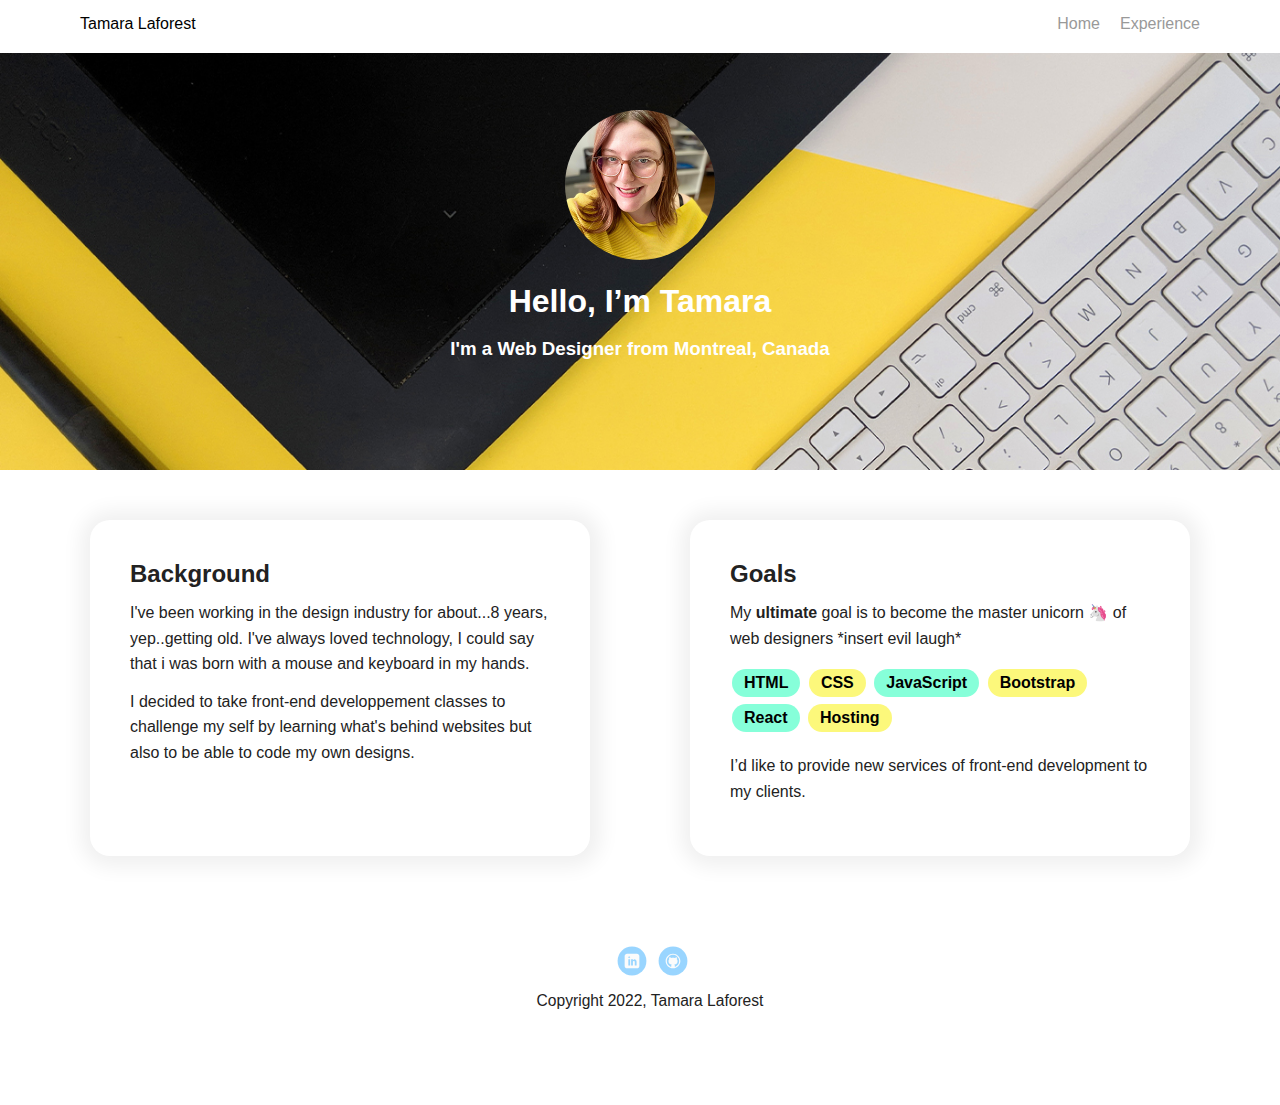
==== experience.html @ 87991636 "Updated index" ====
<!doctype html>
<html lang="en">
<head>
  <meta charset="utf-8">
  <title>Tamara Laforest Profile</title>
  <meta name="viewport" content="width=device-width, initial-scale=1.0">
  <link rel="stylesheet" href="styles.css">
  <link href="https://fonts.googleapis.com/css?family=Muli%7CRoboto:400,300,500,700,900" rel="stylesheet"></head>
  <body>

    <div class="main-nav">
        <ul class="nav">
          <li class="name">Tamara Laforest</li>
          <li><a href="index.html">Home</a></li>
          <li><a href="experience.html">Experience</a></li>
        </ul>
    </div>

    <header>
      <img src="images/img_profile.jpg" alt="Selfie of Tamara" class="profile-image">
      <h1 class="tag name">Hello, I’m Tamara</h1>
      <h3 class="tag location">I'm a Web Designer from Montreal, Canada</h3>
    </header>

    <main class="flex">
      <div class="card">
        <h2>Background</h2>
        <p>I've been working in the design industry for about...8 years, yep..getting old. I've always loved technology, I could say that i was born with a mouse and keyboard in my hands.</p>
        <p>I decided to take front-end developpement classes to challenge my self by learning what's behind websites but also to be able to code my own designs.</p>
      </div> 

      <div class="card">
        <h2>Goals</h2>
        <p>My <strong>ultimate</strong> goal is to become the master unicorn &#x1f984; of web designers *insert evil laugh*</p>
        <ul class="skills">
          <li>HTML</li>
          <li>CSS</li>
          <li>JavaScript</li>
          <li>Bootstrap</li>
          <li>React</li>
          <li>Hosting</li>
        </ul>
        <p>I’d like to provide new services of front-end development to my clients.</p>
      </div> 

    </main>
    <footer>
      <ul>
        <li><a href="https://www.linkedin.com/in/tamara-laforest-60389050/" target="_blank" class="social linkedin">LinkedIn</a></li>
        <li><a href="https://github.com/Tami-agency" target="_blank" class="social github">Github</a></li>
      </ul>
      <p class="copyright">Copyright 2022, Tamara Laforest</p>
    </footer>
  </body>
  </html>
---- styles.css ----
/* Global Layout Set-up */
* { 
  box-sizing: border-box;
}
  
body {
  margin: 0;
  padding: 0;
  text-align: center;
  font-family: 'Poppins', sans-serif;
  color: #222;
  background:white;
}
/* Link Styles */

a {
  text-decoration: none;
  color: #999;
}
a:hover {
  color: #6633ff;
}

/* Section Styles */

.card figure{
  margin: 0px;
}

.card figcaption{
  font-size: 12px;
}

.card h2{
  margin-bottom: 5px;
}

.card p{
  margin: 12px 0px 12px 0px;
}

.main-nav {
  width: 100%;
  background: white;
  min-height: 30px;
  padding: 10px;
  position: fixed;
  text-align: center;
}
.nav {
  display: flex;
  justify-content: space-around;
  font-weight: 500;
  list-style-type: none;
  margin: 0 auto;
  padding: 0;
}

.nav .name {
    display: block;
    margin-right: auto;
    color: black;
}
.nav li {
  padding: 5px 10px 10px 10px;
}
.nav a {
  transition: all .5s;
}
.nav a:hover {
  color: white
}

header {
  text-align: center;
  background: url('images/bg_header.jpg') no-repeat top center ;
  background-size: cover;
  overflow: hidden;
  padding-top: 60px;
  padding-bottom: 60px;
  
}
header {
  line-height: 1.5;
}
header .profile-image {
  margin-top: 50px;
  width: 150px;
  height: 150px;
  border-radius: 50%;
  transition: all .5s;
}
header .profile-image:hover {
  transform: scale(1.2) rotate(5deg);
}
.tag {
  color: white;
  border-radius: 5px;
  display: table;
  margin: 10px auto;
} 
.location {
  color: white;
}
.card {
  margin: 30px;
  padding: 20px 40px 40px;
  max-width: 500px;
  text-align: left;
  background: #fff;
  transition: all .5s;
  box-shadow: 1px 1px 20px 10px #f0f0f0;
  border-radius: 20px;
  transition: transform 0.5s; /* Animation */

}
.card:hover {
  transform: scale(1.1);
}

img.content-photo {
  max-width: 100%;
  border-radius: 10px;
  margin: 12px 0px 12px 0px;
  border: 2px dashed yellow;
}

.informations {
  margin-bottom: 32px;

}

ul.skills {
  padding: 0;
  text-align: left;
}

.skills li {
  border-radius: 100px;
  display: inline-block;
  background: #fcf87b;
  color: black;
  padding: 5px 12px;
  margin: 2px;
  font-weight: 700;
  margin-bottom: 5px;
}

.skills li:nth-child(odd) {
  background: #86ffd9;
}

footer {
  width: 100%;
  min-height: 30px;
  padding: 20px 0 40px 20px;
}

footer .copyright {
  top: -8px;
  font-size: .75em;
}

footer ul {
  list-style-type: none;
  margin: 0;
  padding: 0;
}

footer ul li {
  display: inline-block;
}

a.social {
  display: inline-block;
  text-indent: -9999px;
  margin-left: 5px;
  width: 30px;
  height: 30px;
  background-size: 30px 30px;
  opacity: .4;
  transition: all .5s;
}
a.twitter {
  background-image: url(images/twitter.svg);
}
a.linkedin {
  background-image: url(images/linkedin.svg);
}
a.github {
  background-image: url(images/github.svg);
}
a.social:hover {
  opacity: 1;
}
.clearfix {
  clear: both;
}

/* Styles for larger screens */
@media screen and (min-width: 720px) {
  
  .flex {
      display: -ms-flexbox;      /* TWEENER - IE 10 */
      display: flex; 
      max-width: 1200px;
      -ms-flex-pack: distribute;
      justify-content: space-around;
      margin: 0 auto;
  }

  header {
    min-height: 470px;
  }

  .nav {
    max-width: 1200px;
    padding: 0 30px;
  }


  main {
    padding-top: 20px;
  }

  main p {
    line-height: 1.6em;
  }

  footer {
    font-size: 1.3em;
    max-width: 1200px;
    margin: 40px auto;
  }

}
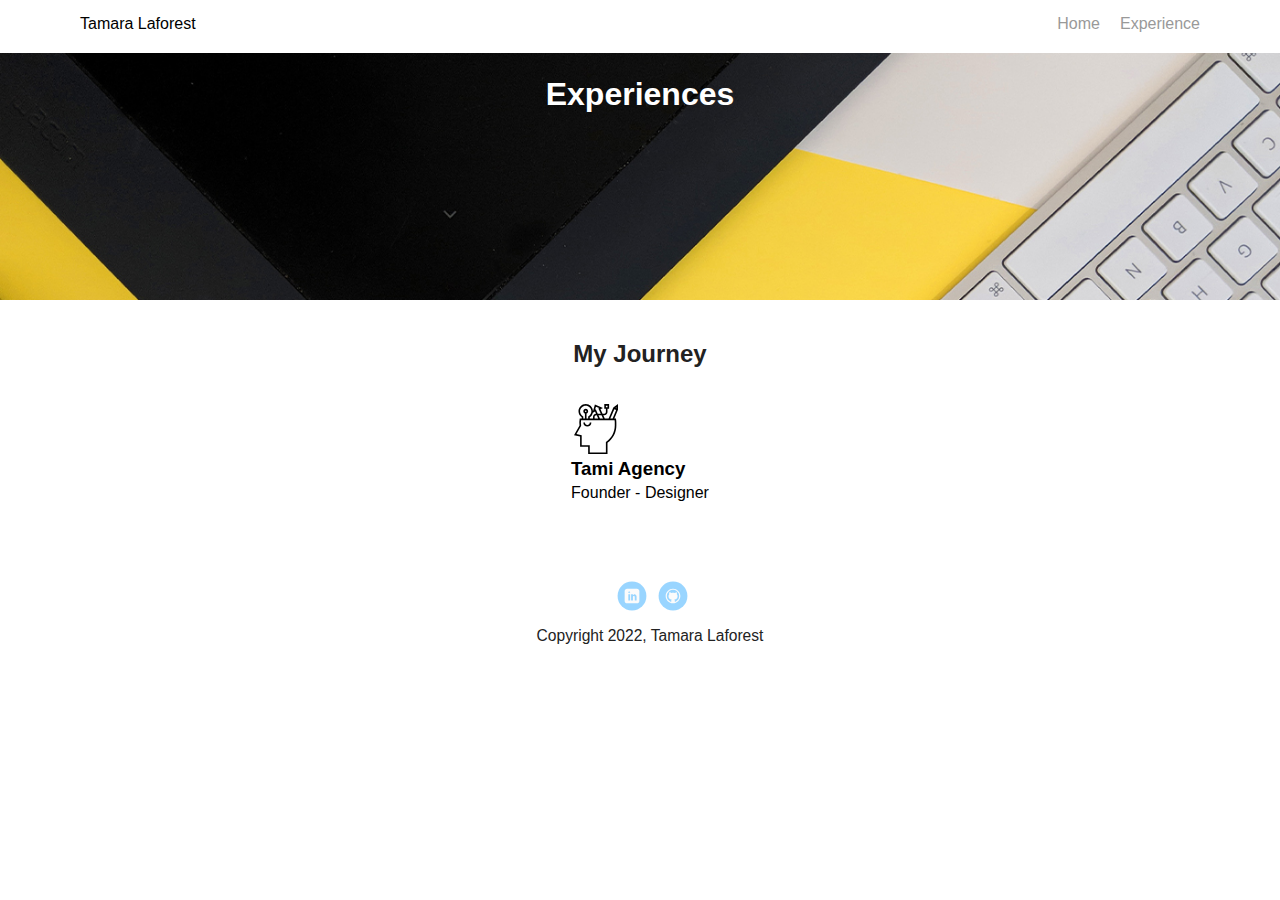
==== commit 53f3eda5: "Filling experience page" ====
--- a/experience.html
+++ b/experience.html
@@ -16,33 +16,20 @@
         </ul>
     </div>
 
-    <header>
-      <img src="images/img_profile.jpg" alt="Selfie of Tamara" class="profile-image">
-      <h1 class="tag name">Hello, I’m Tamara</h1>
-      <h3 class="tag location">I'm a Web Designer from Montreal, Canada</h3>
+    <header class="small-header">
+      <h1 class="page-title">Experiences</h1>
     </header>
 
     <main class="flex">
-      <div class="card">
-        <h2>Background</h2>
-        <p>I've been working in the design industry for about...8 years, yep..getting old. I've always loved technology, I could say that i was born with a mouse and keyboard in my hands.</p>
-        <p>I decided to take front-end developpement classes to challenge my self by learning what's behind websites but also to be able to code my own designs.</p>
-      </div> 
-
-      <div class="card">
-        <h2>Goals</h2>
-        <p>My <strong>ultimate</strong> goal is to become the master unicorn &#x1f984; of web designers *insert evil laugh*</p>
-        <ul class="skills">
-          <li>HTML</li>
-          <li>CSS</li>
-          <li>JavaScript</li>
-          <li>Bootstrap</li>
-          <li>React</li>
-          <li>Hosting</li>
+      <section>
+        <h2>My Journey</h2>
+        <ul class="timeline">
+          <li>
+            <img src="images/job.svg" alt="Job iconography" class="job-icon">
+            <h3>Tami Agency</h3>
+            <p>Founder - Designer</p></li>
         </ul>
-        <p>I’d like to provide new services of front-end development to my clients.</p>
-      </div> 
-
+      </section>
     </main>
     <footer>
       <ul>
--- a/styles.css
+++ b/styles.css
@@ -78,8 +78,22 @@
   overflow: hidden;
   padding-top: 60px;
   padding-bottom: 60px;
-  
-}
+}
+
+
+.small-header{
+  text-align: center;
+  min-height: 300px;
+  max-height: 450px;
+}
+
+header .page-title{
+  color: white;
+  margin: 10px auto;
+  vertical-align: middle;
+  display: table;
+}
+
 header {
   line-height: 1.5;
 }
@@ -148,6 +162,29 @@
 
 .skills li:nth-child(odd) {
   background: #86ffd9;
+}
+
+.timeline{
+  list-style: none;
+  padding: 0px;
+  display: inline-block;
+}
+.timeline li{
+  color: black;
+  text-align: left;
+}
+
+.timeline h3{
+  margin: 0px;
+}
+
+.timeline p{
+  margin: 0px;
+}
+
+.job-icon{
+  height: 50px;
+  width: 50px;
 }
 
 footer {
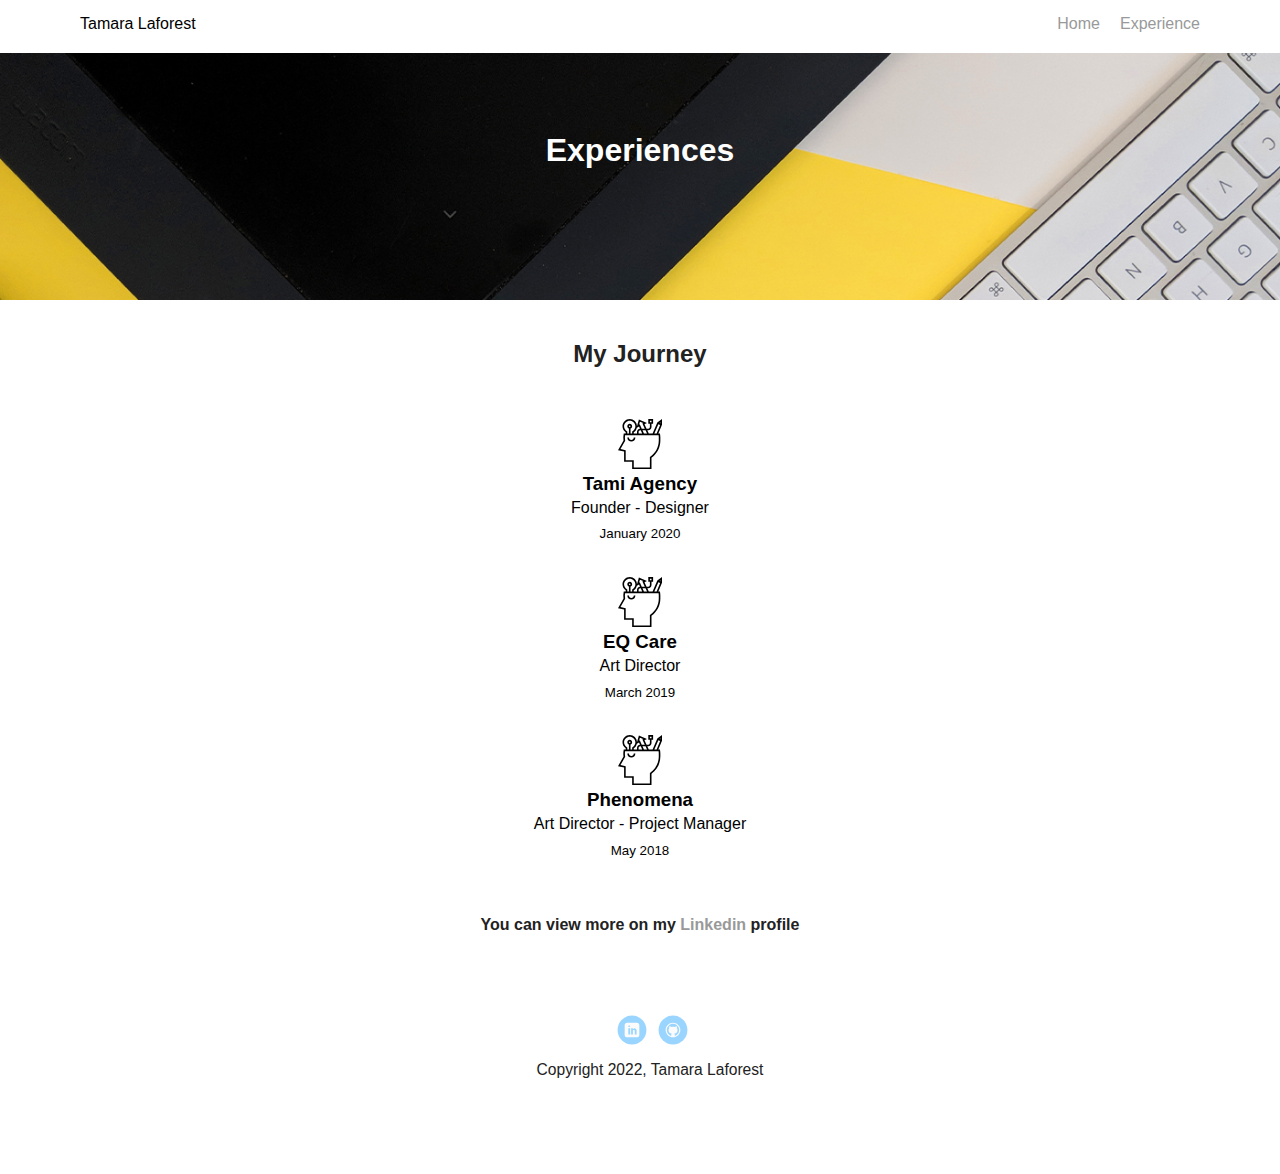
==== commit 18bd81a6: "Final version" ====
--- a/experience.html
+++ b/experience.html
@@ -27,8 +27,23 @@
           <li>
             <img src="images/job.svg" alt="Job iconography" class="job-icon">
             <h3>Tami Agency</h3>
-            <p>Founder - Designer</p></li>
+            <p>Founder - Designer</p>
+            <p><small>January 2020</small></p>
+          </li>
+          <li>
+            <img src="images/job.svg" alt="Job iconography" class="job-icon">
+            <h3>EQ Care</h3>
+            <p>Art Director</p>
+            <p><small>March 2019</small></p>
+          </li>
+          <li>
+            <img src="images/job.svg" alt="Job iconography" class="job-icon">
+            <h3>Phenomena</h3>
+            <p>Art Director - Project Manager</p>
+            <p><small>May 2018</small></p>
+          </li>
         </ul>
+        <h4>You can view more on my <a href="https://www.linkedin.com/in/tamara-laforest-60389050/" target="_blank">Linkedin</a> profile</h4>
       </section>
     </main>
     <footer>
--- a/styles.css
+++ b/styles.css
@@ -11,6 +11,7 @@
   color: #222;
   background:white;
 }
+
 /* Link Styles */
 
 a {
@@ -68,7 +69,7 @@
   transition: all .5s;
 }
 .nav a:hover {
-  color: white
+  color: orange;
 }
 
 header {
@@ -85,13 +86,16 @@
   text-align: center;
   min-height: 300px;
   max-height: 450px;
+  display: table;
+  width: 100%;
+
 }
 
 header .page-title{
   color: white;
   margin: 10px auto;
+  display: table-cell;
   vertical-align: middle;
-  display: table;
 }
 
 header {
@@ -171,7 +175,8 @@
 }
 .timeline li{
   color: black;
-  text-align: left;
+  text-align: center;
+  padding: 15px 0px 15px 0px;
 }
 
 .timeline h3{
@@ -181,10 +186,12 @@
 .timeline p{
   margin: 0px;
 }
+
 
 .job-icon{
   height: 50px;
   width: 50px;
+  align-items: center;
 }
 
 footer {
